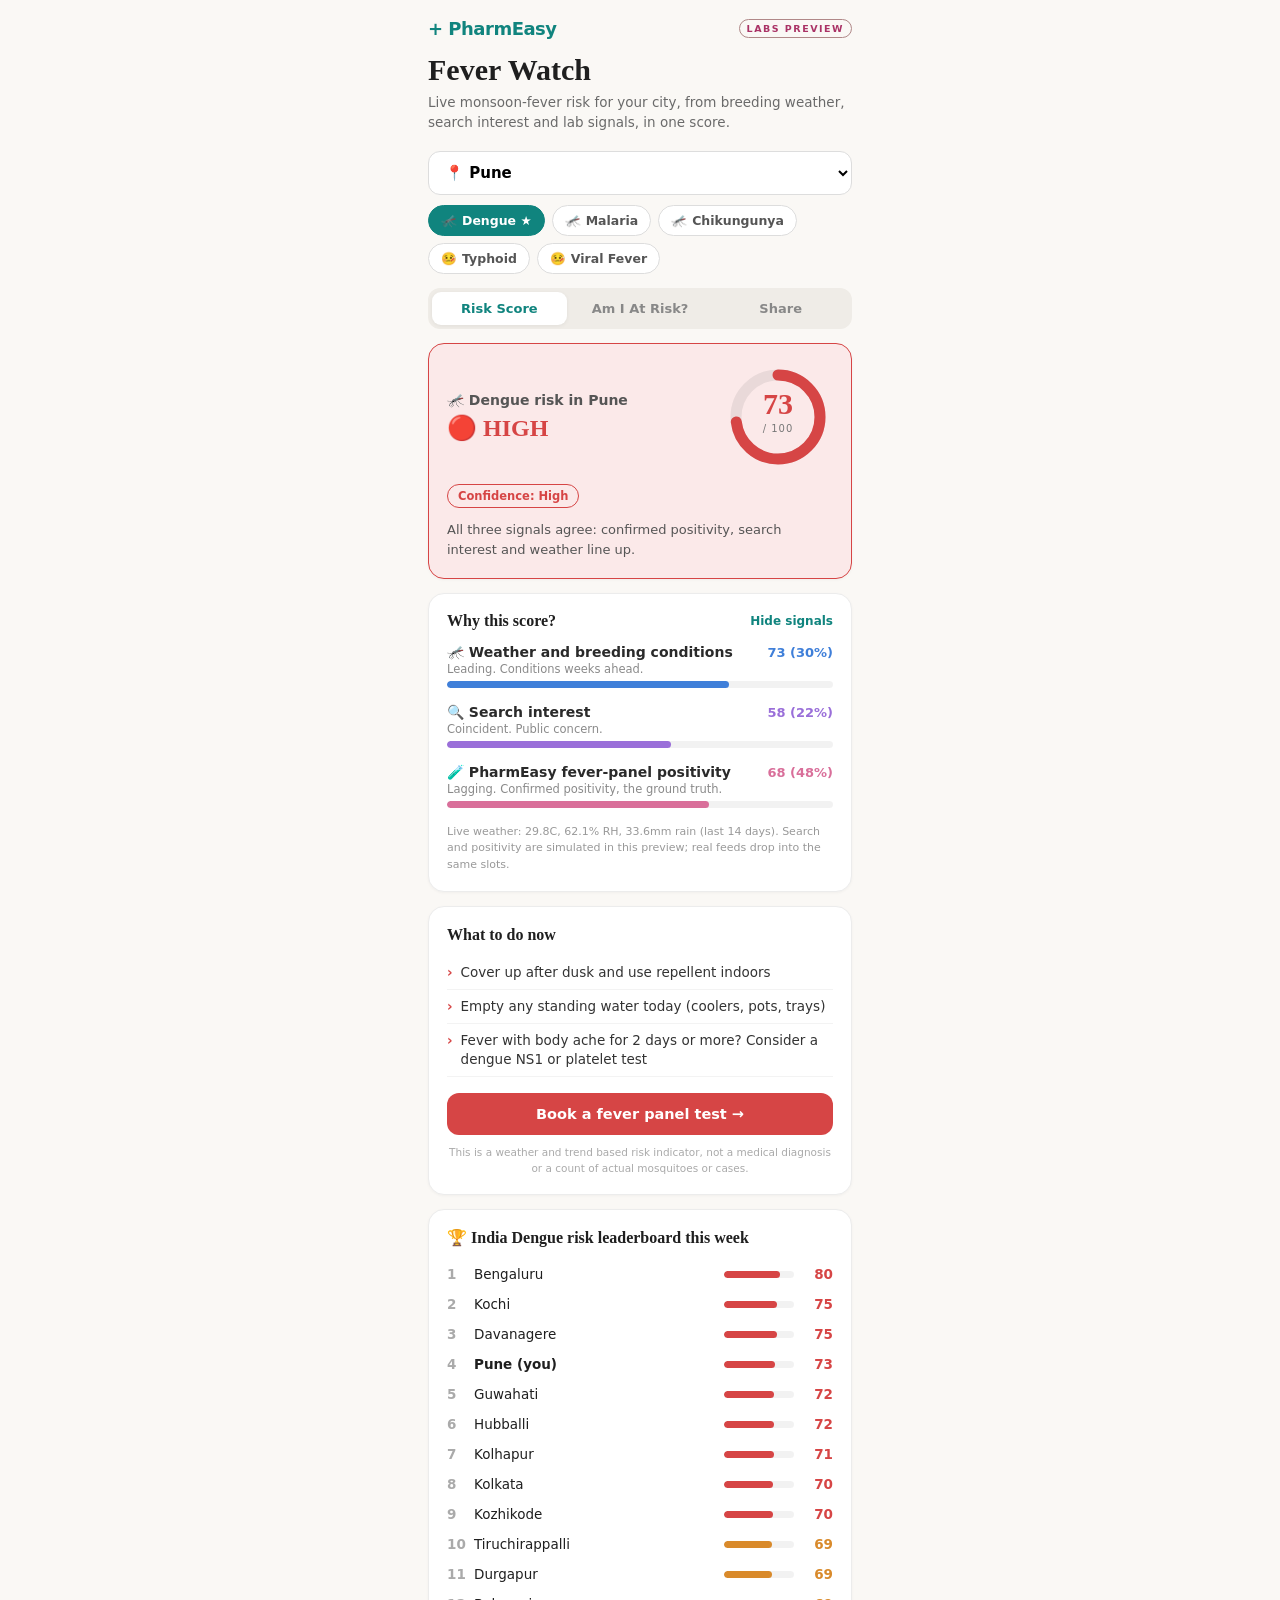
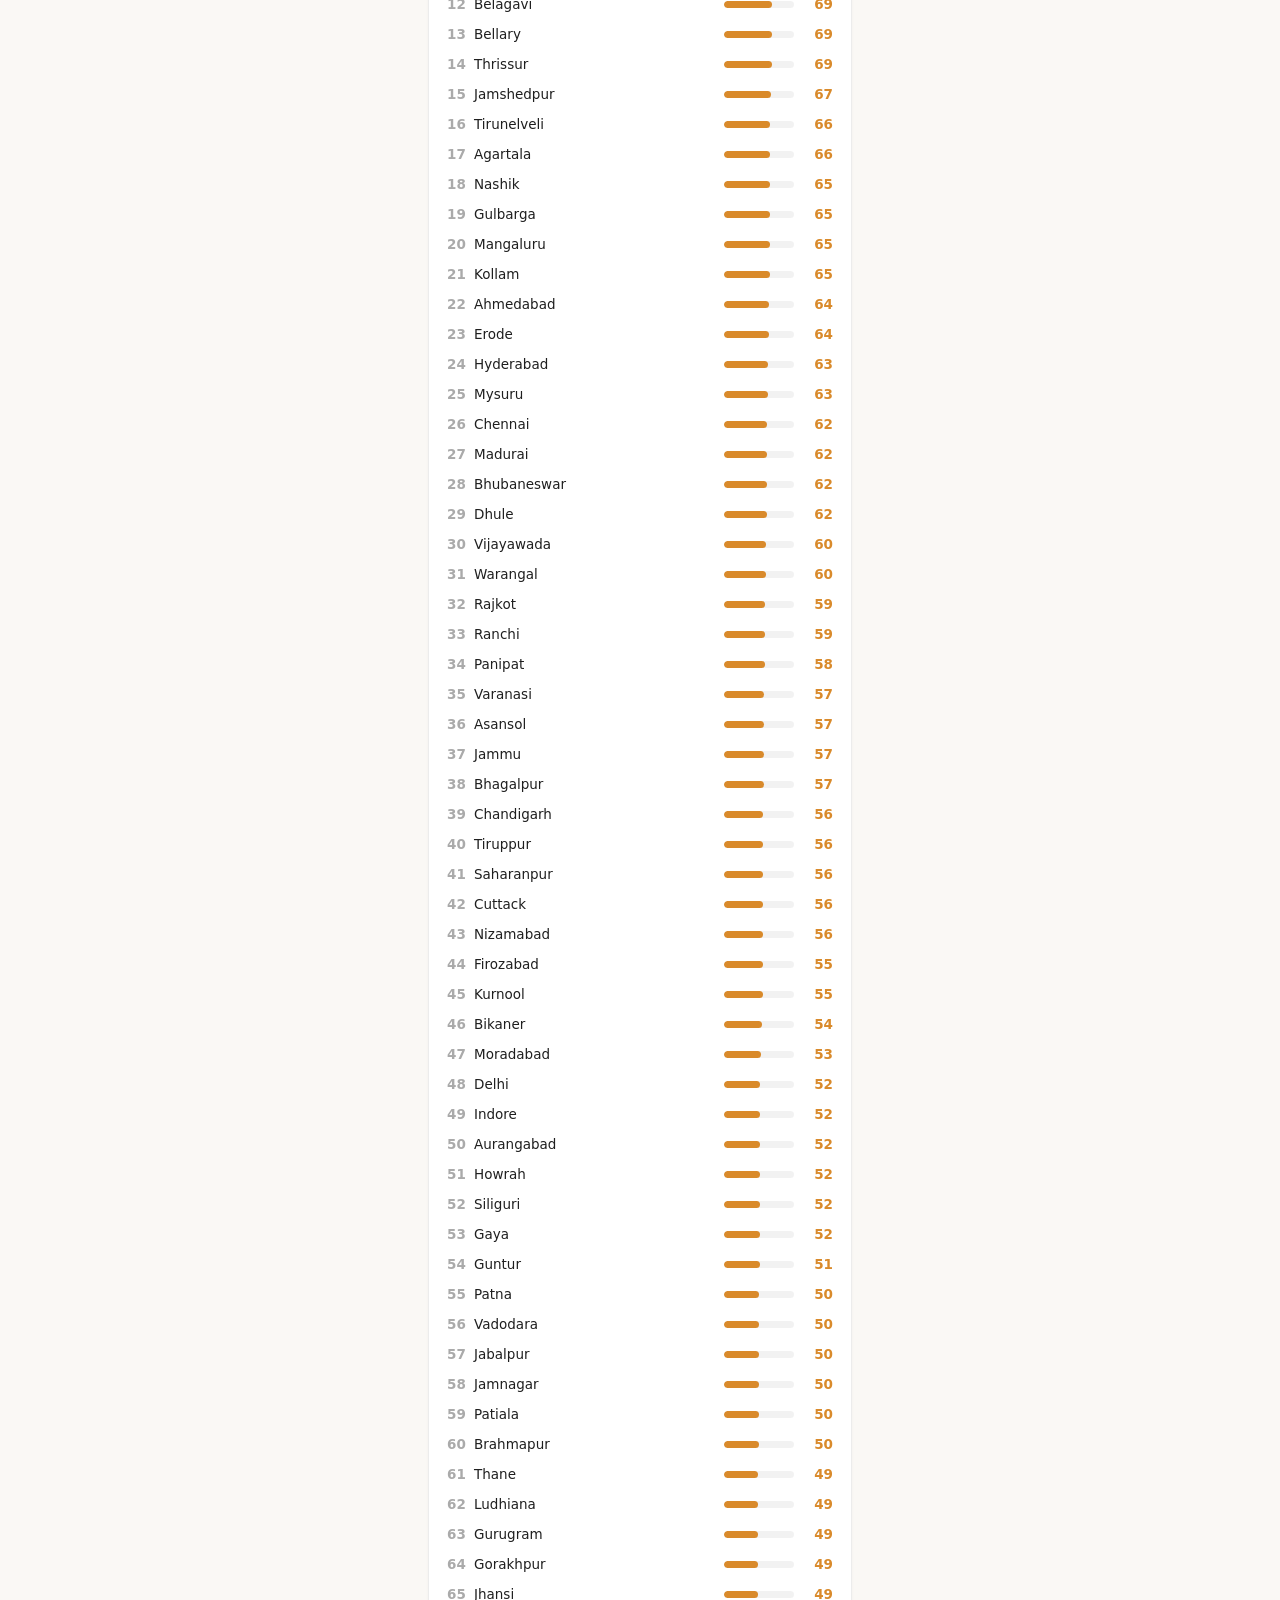
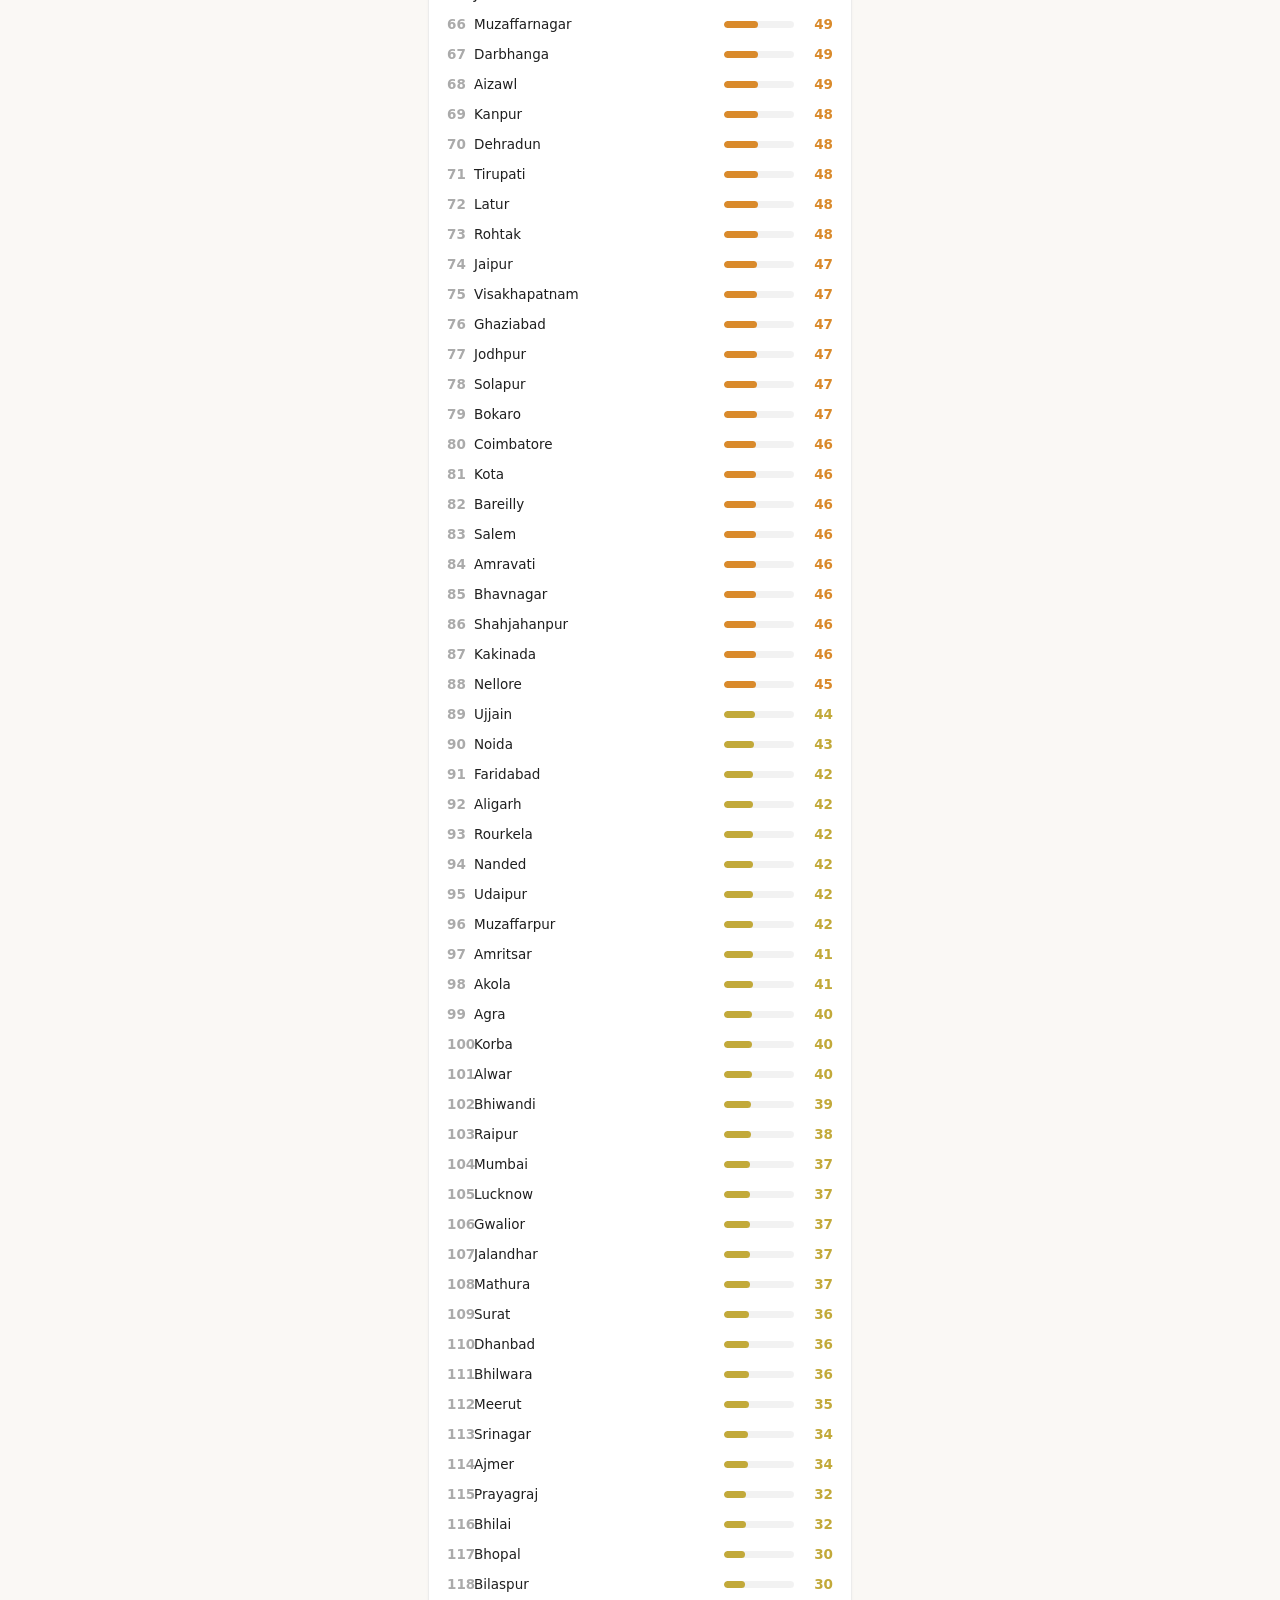
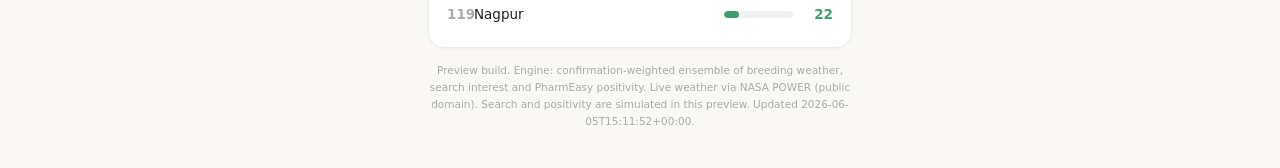
==== index.html @ 9a68ba4a "Initial commit: Fever Watch data layer, providers, prototypes, geo/share modules - Confirmation-weig" ====
<!DOCTYPE html>
<html lang="en-IN">
<head>
<meta charset="utf-8" />
<meta name="viewport" content="width=device-width, initial-scale=1" />
<title>Fever Watch | Monsoon Fever Risk in Your City | PharmEasy</title>
<meta name="description" content="A daily risk read for India's top monsoon fevers (dengue, malaria, chikungunya, typhoid and viral fever) in your city, from breeding weather, search interest and lab positivity. A risk indicator, not a diagnosis." />
<meta name="theme-color" content="#10847E" />
<meta property="og:title" content="Fever Watch by PharmEasy" />
<meta property="og:description" content="Daily monsoon-fever risk for your city. A risk indicator, not a diagnosis or a case count." />
<meta property="og:type" content="website" />
<style>
  * { box-sizing: border-box; }
  html, body { margin: 0; }
  body { font-family: 'Segoe UI', system-ui, -apple-system, Roboto, sans-serif; color: #1f1f1f; background: #faf8f5; }
  button { cursor: pointer; font-family: inherit; }
  select { font-family: inherit; }
  .page { max-width: 460px; margin: 0 auto; padding: 18px; min-height: 100vh; }
  .header { margin-bottom: 18px; }
  .brandRow { display: flex; justify-content: space-between; align-items: center; margin-bottom: 14px; }
  .logo { font-weight: 800; color: #10847e; font-size: 18px; letter-spacing: -0.5px; }
  .beta { font-size: 9.5px; font-weight: 700; color: #a36; letter-spacing: 1.5px; border: 1px solid #b08888; padding: 3px 7px; border-radius: 20px; }
  .h1 { font-family: Georgia, serif; font-size: 30px; margin: 0 0 6px; font-weight: 800; line-height: 1.1; }
  .sub { font-size: 13.5px; color: #6a6a6a; margin: 0; line-height: 1.5; }
  .controls { margin-bottom: 14px; }
  .select { width: 100%; padding: 11px 12px; border-radius: 12px; border: 1px solid #ddd; font-size: 15px; font-weight: 600; background: #fff; margin-bottom: 10px; }
  .illRow { display: flex; flex-wrap: wrap; gap: 7px; }
  .pill { border: 1px solid #ddd; background: #fff; border-radius: 20px; padding: 7px 12px; font-size: 12.5px; font-weight: 600; color: #555; display: inline-flex; align-items: center; gap: 5px; }
  .pill.active { background: #10847e; color: #fff; border-color: #10847e; }
  .tabs { display: flex; gap: 6px; margin-bottom: 14px; background: #efece7; padding: 4px; border-radius: 12px; }
  .tab { flex: 1; padding: 9px 0; border: none; background: transparent; border-radius: 9px; font-size: 13px; font-weight: 600; color: #888; }
  .tab.active { background: #fff; color: #10847e; box-shadow: 0 1px 4px #0000000f; }
  .card { background: #fff; border: 1px solid #ececec; border-radius: 16px; padding: 18px; margin-bottom: 14px; box-shadow: 0 1px 3px #0000000a; }
  .scoreTop { display: flex; justify-content: space-between; align-items: center; gap: 12px; }
  .illTitle { font-size: 14px; color: #555; margin-bottom: 6px; font-weight: 600; }
  .bandLabel { font-size: 24px; font-weight: 800; font-family: Georgia, serif; }
  .confRow { margin-top: 12px; }
  .confTag { font-size: 11.5px; font-weight: 700; border: 1.5px solid; border-radius: 20px; padding: 4px 10px; display: inline-block; }
  .note { font-size: 13px; color: #555; line-height: 1.55; margin: 12px 0 0; }
  .cardTitle { font-size: 16px; font-weight: 800; font-family: Georgia, serif; }
  .breakHead { display: flex; justify-content: space-between; align-items: center; cursor: pointer; }
  .toggle { font-size: 12px; color: #10847e; font-weight: 700; }
  .fine { font-size: 11px; color: #999; line-height: 1.5; margin-top: 10px; margin-bottom: 0; }
  .actionList { list-style: none; padding: 0; margin: 12px 0 16px; }
  .actionItem { font-size: 13.5px; color: #333; padding: 7px 0; border-bottom: 1px solid #f3f3f3; display: flex; gap: 8px; line-height: 1.4; }
  .cta { width: 100%; border: none; color: #fff; padding: 13px; border-radius: 12px; font-size: 14.5px; font-weight: 700; }
  .disclaimer { font-size: 10.5px; color: #aaa; margin-top: 10px; margin-bottom: 0; line-height: 1.5; text-align: center; }
  .lbRow { display: flex; align-items: center; gap: 9px; padding: 7px 0; font-size: 13.5px; }
  .lbRank { width: 18px; color: #aaa; font-weight: 700; }
  .lbBar { width: 70px; height: 7px; background: #0000000d; border-radius: 4px; overflow: hidden; }
  .lbFill { display: block; height: 100%; border-radius: 4px; }
  .sub2 { font-size: 13px; color: #777; margin: 6px 0 16px; line-height: 1.5; }
  .qBlock { margin-bottom: 16px; }
  .qText { font-size: 14px; font-weight: 600; margin-bottom: 8px; line-height: 1.4; }
  .qOpts { display: flex; gap: 8px; }
  .qOpt { flex: 1; padding: 10px; border: 1px solid #ddd; background: #fff; border-radius: 10px; font-size: 12.5px; font-weight: 600; color: #555; }
  .qOpt.risky { border-color: #d64545; background: #fbe9e9; color: #d64545; }
  .qOpt.safe { border-color: #3f9d6f; background: #e8f5ee; color: #3f9d6f; }
  .resultBox { border: 2px solid; border-radius: 14px; padding: 18px; margin-top: 8px; text-align: center; }
  .resultNum { font-family: Georgia, serif; font-size: 52px; font-weight: 800; line-height: 1; }
  .resultOf { font-size: 20px; color: #aaa; }
  .resultLabel { font-size: 15px; font-weight: 700; margin-top: 4px; }
  .resultNote { font-size: 12.5px; color: #777; margin: 8px 0 14px; line-height: 1.5; }
  .shareCard { border-radius: 18px; padding: 30px 20px; text-align: center; color: #fff; margin-top: 8px; }
  .scTop { font-size: 12px; font-weight: 700; opacity: 0.9; letter-spacing: 0.3px; }
  .scEmoji { font-size: 44px; margin: 14px 0 4px; }
  .scScore { font-size: 64px; font-weight: 800; font-family: Georgia, serif; line-height: 1; }
  .scOf { font-size: 24px; opacity: 0.8; }
  .scBand { font-size: 18px; font-weight: 800; letter-spacing: 2px; margin-top: 4px; }
  .scCity { font-size: 14px; opacity: 0.95; margin-top: 10px; }
  .scFoot { font-size: 13px; font-weight: 600; margin-top: 16px; opacity: 0.95; }
  .shareBtns { display: flex; gap: 8px; margin-top: 14px; }
  .shareBtn { flex: 1; border: none; color: #fff; padding: 12px; border-radius: 10px; font-size: 13px; font-weight: 700; }
  .signal { margin-bottom: 16px; }
  .sigHead { display: flex; justify-content: space-between; align-items: baseline; }
  .sigLabel { font-size: 14px; font-weight: 600; color: #2a2a2a; }
  .sigVal { font-size: 13px; font-weight: 700; }
  .sigTag { font-size: 11.5px; color: #8a8a8a; margin: 2px 0 5px; }
  .sigTrack { height: 7px; background: #0000000d; border-radius: 4px; overflow: hidden; }
  .sigFill { height: 100%; border-radius: 4px; transition: width .7s; }
  .footer { font-size: 10.5px; color: #aaa; text-align: center; line-height: 1.6; margin-top: 8px; padding-bottom: 20px; }
  .loading { text-align: center; color: #888; padding: 40px 0; }
  @media (max-width: 520px) { .page { padding: 14px; } }
</style>
</head>
<body>
<div id="app"><div class="page"><div class="loading">Loading Fever Watch...</div></div></div>
<noscript><div class="page"><p>Fever Watch needs JavaScript to render the live risk view.</p></div></noscript>
<script>
(function () {
  "use strict";

  // ---- static content (per-disease actions + the vulnerability quiz) --------
  var ACTIONS = {
    dengue: {
      high: ["Cover up after dusk and use repellent indoors", "Empty any standing water today (coolers, pots, trays)", "Fever with body ache for 2 days or more? Consider a dengue NS1 or platelet test"],
      low: ["Keep windows screened in the evening", "Check for standing water weekly", "Keep a repellent handy during monsoon"]
    },
    malaria: {
      high: ["Use a bed net and repellent, especially around dawn and dusk", "Clear stagnant water near the home", "Fever with chills and sweating? Ask about a malaria test"],
      low: ["Screen windows and use repellent in the evening", "Drain standing water weekly"]
    },
    chikungunya: {
      high: ["Use repellent through the day, Aedes bites in daylight", "Remove standing water around the home today", "Fever with severe joint pain? Consider a chikungunya test"],
      low: ["Keep evenings screened and covered", "Check pots, trays and drains weekly"]
    },
    typhoid: {
      high: ["Drink only boiled or sealed water", "Avoid cut fruit and street food during heavy rain", "Fever for 3 days or more with stomach upset? Consider a typhoid test", "Ask your doctor about typhoid vaccination"],
      low: ["Wash hands before eating", "Prefer freshly cooked, hot food"]
    },
    viral_fever: {
      high: ["Rest and take fluids, isolate if feverish", "Persistent fever for 3 days or more? Book a fever panel", "Do not self-medicate with antibiotics"],
      low: ["Wash hands and ventilate rooms", "Watch for fever in children and the elderly"]
    }
  };

  var QUIZ = [
    { q: "Is there any standing water around your home (coolers, pots, trays, drains)?", risky: "Yes or not sure", safe: "No, I check regularly" },
    { q: "Do you use mosquito protection in the evenings (nets, repellent, screens)?", risky: "Rarely or never", safe: "Most evenings" },
    { q: "Anyone at home elderly, pregnant, or with a chronic condition?", risky: "Yes", safe: "No" },
    { q: "Has anyone in your home or building had fever recently?", risky: "Yes", safe: "No" },
    { q: "Do you or family go out around dawn or dusk without cover?", risky: "Often", safe: "Rarely" }
  ];

  var BANDS_FALLBACK = [
    { label: "HIGH", min: 70, color: "#d64545", soft: "#fbe9e9", emoji: "🔴" },
    { label: "MODERATE", min: 45, color: "#d98a2b", soft: "#fbf1e3", emoji: "🟠" },
    { label: "LOW-MODERATE", min: 25, color: "#c2a93a", soft: "#f9f6e7", emoji: "🟡" },
    { label: "LOW", min: 0, color: "#3f9d6f", soft: "#e8f5ee", emoji: "🟢" }
  ];

  var app = document.getElementById("app");
  var DATA = null;
  var BANDS = BANDS_FALLBACK;
  var state = { cityId: null, diseaseId: null, tab: "score", quiz: {}, showBreakdown: true };

  init();

  function init() {
    fetch("./data/grid.json", { cache: "no-store" })
      .then(function (r) { if (!r.ok) throw new Error("HTTP " + r.status); return r.json(); })
      .then(function (json) {
        DATA = json;
        if (DATA.bands && DATA.bands.length) BANDS = DATA.bands;
        state.cityId = pickDefaultCity();
        state.diseaseId = pickDefaultDisease();
        app.addEventListener("click", onClick);
        app.addEventListener("change", onChange);
        render();
      })
      .catch(function (err) {
        app.innerHTML = '<div class="page"><div class="card"><p>Could not load risk data (' + esc(err.message) + ').</p><p class="fine">Run <code>python src/build_weather.py</code> then <code>python src/build_daily.py</code> to generate data/grid.json.</p></div></div>';
      });
  }

  function pickDefaultCity() {
    var has = DATA.cities.some(function (c) { return c.id === "pune"; });
    return has ? "pune" : DATA.cities[0].id;
  }
  function pickDefaultDisease() {
    var flag = DATA.diseases.filter(function (d) { return d.flagship; })[0];
    return flag ? flag.id : DATA.diseases[0].id;
  }

  // ---- lookups --------------------------------------------------------------
  function cityById(id) { return DATA.cities.filter(function (c) { return c.id === id; })[0]; }
  function diseaseById(id) { return DATA.diseases.filter(function (d) { return d.id === id; })[0]; }
  function cell(cityId, diseaseId) {
    return DATA.grid.filter(function (r) { return r.city === cityId && r.disease === diseaseId; })[0];
  }
  function bandFor(score) {
    for (var i = 0; i < BANDS.length; i++) { if (score >= BANDS[i].min) return BANDS[i]; }
    return BANDS[BANDS.length - 1];
  }

  // ---- render ---------------------------------------------------------------
  function render() {
    var c = cityById(state.cityId), d = diseaseById(state.diseaseId), cl = cell(state.cityId, state.diseaseId);
    var body =
      state.tab === "score" ? scoreView(c, d, cl) :
      state.tab === "quiz" ? quizView(c, d, cl) :
      shareView(c, d, cl);
    app.innerHTML =
      '<div class="page">' + header() + controls() + tabs() + body + footer() + '</div>';
  }

  function header() {
    return '<header class="header">' +
      '<div class="brandRow"><span class="logo">+ PharmEasy</span><span class="beta">LABS PREVIEW</span></div>' +
      '<h1 class="h1">Fever Watch</h1>' +
      '<p class="sub">Live monsoon-fever risk for your city, from breeding weather, search interest and lab signals, in one score.</p>' +
      '</header>';
  }

  function controls() {
    var opts = DATA.cities.map(function (ci) {
      return '<option value="' + ci.id + '"' + (ci.id === state.cityId ? " selected" : "") + '>📍 ' + esc(ci.name) + '</option>';
    }).join("");
    var pills = DATA.diseases.map(function (di) {
      return '<button class="pill' + (di.id === state.diseaseId ? " active" : "") + '" data-act="disease" data-id="' + di.id + '">' +
        '<span>' + di.emoji + '</span> ' + esc(di.label) + (di.flagship ? " ★" : "") + '</button>';
    }).join("");
    return '<div class="controls"><select class="select" data-act="city">' + opts + '</select>' +
      '<div class="illRow">' + pills + '</div></div>';
  }

  function tabs() {
    var T = [["score", "Risk Score"], ["quiz", "Am I At Risk?"], ["share", "Share"]];
    return '<div class="tabs">' + T.map(function (t) {
      return '<button class="tab' + (state.tab === t[0] ? " active" : "") + '" data-act="tab" data-tab="' + t[0] + '">' + t[1] + '</button>';
    }).join("") + '</div>';
  }

  function scoreView(c, d, cl) {
    if (!cl) return '<div class="card"><p>No data for this selection yet.</p></div>';
    var high = cl.band === "HIGH";
    var main = '<div class="card" style="background:' + cl.soft + ';border-color:' + cl.color + '">' +
      '<div class="scoreTop"><div>' +
      '<div class="illTitle">' + d.emoji + " " + esc(d.label) + " risk in " + esc(c.name) + '</div>' +
      '<div class="bandLabel" style="color:' + cl.color + '">' + cl.emoji + " " + cl.band + '</div>' +
      '</div>' + dial(cl.score, cl.color) + '</div>' +
      '<div class="confRow"><span class="confTag" style="border-color:' + cl.color + ';color:' + cl.color + '">Confidence: ' + esc(cl.confidence) + '</span></div>' +
      '<p class="note">' + esc(cl.note) + '</p></div>';
    return main + breakdown(c, cl) + actionsCard(c, d, cl, high) + leaderboard(d);
  }

  function breakdown(c, cl) {
    var s = cl.signals, w = cl.weights;
    var inner = "";
    if (state.showBreakdown) {
      var wsum = c.weather || {};
      inner = '<div style="margin-top:14px">' +
        signalRow("🦟 Weather and breeding conditions", "Leading. Conditions weeks ahead.", s.weather, w.weather, "#3f7fd9") +
        signalRow("🔍 Search interest", s.news_spike ? "Coincident. Possible news spike, down-weighted." : "Coincident. Public concern.", s.trends, w.trends, "#9a6fd9") +
        signalRow("🧪 PharmEasy fever-panel positivity", s.positivity == null ? "No confirmed-case data here yet." : "Lagging. Confirmed positivity, the ground truth.", s.positivity, w.positivity, "#d96f9a") +
        '<p class="fine">Live weather: ' + fmt(wsum.temp_mean_c) + "C, " + fmt(wsum.humidity_pct) + "% RH, " + fmt(wsum.rain_14d_mm) + "mm rain (last 14 days). Search and positivity are simulated in this preview; real feeds drop into the same slots.</p>" +
        '</div>';
    }
    return '<div class="card"><div class="breakHead" data-act="toggleBreak">' +
      '<span class="cardTitle">Why this score?</span>' +
      '<span class="toggle">' + (state.showBreakdown ? "Hide" : "Show") + " signals</span></div>" + inner + "</div>";
  }

  function signalRow(label, tag, value, weight, color) {
    var absent = value == null;
    var valTxt = (absent ? "-" : value) + (weight > 0 ? " (" + weight + "%)" : "");
    return '<div class="signal" style="opacity:' + (absent ? 0.5 : 1) + '">' +
      '<div class="sigHead"><span class="sigLabel">' + label + '</span>' +
      '<span class="sigVal" style="color:' + color + '">' + valTxt + '</span></div>' +
      '<div class="sigTag">' + tag + '</div>' +
      '<div class="sigTrack"><div class="sigFill" style="width:' + (absent ? 0 : value) + '%;background:' + color + '"></div></div></div>';
  }

  function actionsCard(c, d, cl, high) {
    var pack = ACTIONS[d.id] || { high: [], low: [] };
    var acts = high ? pack.high : pack.low;
    var items = acts.map(function (a) {
      return '<li class="actionItem"><span style="color:' + cl.color + ';font-weight:700">›</span> ' + esc(a) + '</li>';
    }).join("");
    return '<div class="card"><span class="cardTitle">What to do ' + (high ? "now" : "this week") + '</span>' +
      '<ul class="actionList">' + items + '</ul>' +
      '<button class="cta" data-act="cta" style="background:' + cl.color + '">' + (high ? "Book a fever panel test →" : "Shop prevention essentials →") + '</button>' +
      '<p class="disclaimer">This is a weather and trend based risk indicator, not a medical diagnosis or a count of actual mosquitoes or cases.</p></div>';
  }

  function leaderboard(d) {
    var rows = DATA.cities.map(function (ci) {
      var cl = cell(ci.id, d.id);
      return { id: ci.id, name: ci.name, score: cl ? cl.score : 0 };
    }).sort(function (a, b) { return b.score - a.score; });
    var html = rows.map(function (r, i) {
      var b = bandFor(r.score);
      return '<div class="lbRow" style="font-weight:' + (r.id === state.cityId ? 700 : 400) + '">' +
        '<span class="lbRank">' + (i + 1) + '</span>' +
        '<span style="flex:1">' + esc(r.name) + (r.id === state.cityId ? " (you)" : "") + '</span>' +
        '<span class="lbBar"><span class="lbFill" style="width:' + r.score + '%;background:' + b.color + '"></span></span>' +
        '<span style="width:30px;text-align:right;color:' + b.color + ';font-weight:700">' + r.score + '</span></div>';
    }).join("");
    return '<div class="card"><span class="cardTitle">🏆 India ' + esc(d.label) + ' risk leaderboard this week</span>' +
      '<div style="margin-top:12px">' + html + '</div></div>';
  }

  function quizView(c, d, cl) {
    var done = Object.keys(state.quiz).length === QUIZ.length;
    var qs = QUIZ.map(function (item, idx) {
      var sel = state.quiz[idx];
      return '<div class="qBlock"><div class="qText">' + (idx + 1) + ". " + esc(item.q) + '</div>' +
        '<div class="qOpts">' +
        '<button class="qOpt' + (sel === "risky" ? " risky" : "") + '" data-act="quiz" data-idx="' + idx + '" data-val="risky">' + esc(item.risky) + '</button>' +
        '<button class="qOpt' + (sel === "safe" ? " safe" : "") + '" data-act="quiz" data-idx="' + idx + '" data-val="safe">' + esc(item.safe) + '</button>' +
        '</div></div>';
    }).join("");
    var result = done && cl ? quizResult(c, d, cl) : "";
    return '<div class="card"><span class="cardTitle">How protected is your home?</span>' +
      '<p class="sub2">5 quick questions for your personal risk, blended with ' + esc(c.name) + "'s live conditions.</p>" +
      qs + result + '</div>';
  }

  function quizResult(c, d, cl) {
    var p = personalScore();
    var combined = Math.round(0.55 * p + 0.45 * cl.score);
    var b = bandFor(combined);
    return '<div class="resultBox" style="border-color:' + b.color + '">' +
      '<div class="resultNum"><span style="color:' + b.color + '">' + combined + '</span><span class="resultOf">/100</span></div>' +
      '<div class="resultLabel">Your ' + esc(d.label) + ' vulnerability score: ' + b.label + '</div>' +
      '<p class="resultNote">Based on your home setup (' + p + '/100) blended with ' + esc(c.name) + "'s current " + esc(d.label) + ' risk (' + cl.score + '/100).</p>' +
      '<button class="cta" style="background:' + b.color + '" data-act="tab" data-tab="share">Share my score and warn my family →</button></div>';
  }

  function personalScore() {
    var risky = 0;
    for (var k in state.quiz) { if (state.quiz[k] === "risky") risky++; }
    return Math.round((risky / QUIZ.length) * 100);
  }

  function shareView(c, d, cl) {
    var done = Object.keys(state.quiz).length === QUIZ.length;
    var personal = done && cl;
    var score = personal ? Math.round(0.55 * personalScore() + 0.45 * cl.score) : (cl ? cl.score : 0);
    var b = bandFor(score);
    var card = '<div class="shareCard" style="background:linear-gradient(155deg,' + b.color + ' 0%,' + shade(b.color) + ' 100%)">' +
      '<div class="scTop">PharmEasy Fever Watch</div>' +
      '<div class="scEmoji">' + d.emoji + '</div>' +
      '<div class="scScore">' + score + '<span class="scOf">/100</span></div>' +
      '<div class="scBand">' + b.label + ' RISK</div>' +
      '<div class="scCity">' + (personal ? "My " + esc(d.label) + " vulnerability" : esc(d.label) + " risk") + " in " + esc(c.name) + '</div>' +
      '<div class="scFoot">' + (b.label === "HIGH" ? "Protect your family this evening 🛡️" : "Stay aware. Check yours →") + '</div></div>';
    return '<div class="card"><span class="cardTitle">Your shareable card</span>' +
      '<p class="sub2">This is the WhatsApp and Stories ready image users forward. Built to travel outside the app.</p>' +
      card +
      '<div class="shareBtns">' +
      '<button class="shareBtn" style="background:#25D366" data-act="share-wa">WhatsApp</button>' +
      '<button class="shareBtn" style="background:#000" data-act="share-ig">Instagram Story</button>' +
      '<button class="shareBtn" style="background:#3f7fd9" data-act="share-link">Copy link</button>' +
      '</div>' +
      '<p class="fine">In production these export the card as an image with a deep link back to your city view.</p></div>';
  }

  function footer() {
    var updated = DATA.generated_at ? " Updated " + esc(DATA.generated_at) + "." : "";
    return '<footer class="footer">Preview build. Engine: confirmation-weighted ensemble of breeding weather, search interest and PharmEasy positivity. Live weather via NASA POWER (public domain). Search and positivity are simulated in this preview.' + updated + '</footer>';
  }

  // ---- small helpers --------------------------------------------------------
  function dial(score, color) {
    var r = 42, circ = 2 * Math.PI * r, off = circ - (score / 100) * circ;
    return '<svg width="110" height="110" viewBox="0 0 110 110" style="flex-shrink:0" aria-label="Risk score ' + score + ' out of 100">' +
      '<circle cx="55" cy="55" r="' + r + '" fill="none" stroke="#00000012" stroke-width="11"></circle>' +
      '<circle cx="55" cy="55" r="' + r + '" fill="none" stroke="' + color + '" stroke-width="11" stroke-linecap="round" stroke-dasharray="' + circ + '" stroke-dashoffset="' + off + '" transform="rotate(-90 55 55)" style="transition:stroke-dashoffset .8s cubic-bezier(.4,0,.2,1)"></circle>' +
      '<text x="55" y="52" text-anchor="middle" font-size="30" font-weight="800" fill="' + color + '" font-family="Georgia, serif">' + score + '</text>' +
      '<text x="55" y="70" text-anchor="middle" font-size="10" fill="#777" letter-spacing="1">/ 100</text></svg>';
  }

  function shade(hex) {
    var n = parseInt(hex.slice(1), 16);
    var r = Math.max(0, (n >> 16) - 40), g = Math.max(0, ((n >> 8) & 255) - 30), b = Math.max(0, (n & 255) - 20);
    return "rgb(" + r + "," + g + "," + b + ")";
  }

  function fmt(x) { return (x == null) ? "-" : x; }

  function esc(s) {
    return String(s).replace(/[&<>"]/g, function (ch) {
      return { "&": "&amp;", "<": "&lt;", ">": "&gt;", '"': "&quot;" }[ch];
    });
  }

  // ---- events ---------------------------------------------------------------
  function onClick(e) {
    var el = e.target.closest ? e.target.closest("[data-act]") : null;
    if (!el) return;
    var act = el.getAttribute("data-act");
    if (act === "tab") { state.tab = el.getAttribute("data-tab"); render(); }
    else if (act === "disease") { state.diseaseId = el.getAttribute("data-id"); render(); }
    else if (act === "toggleBreak") { state.showBreakdown = !state.showBreakdown; render(); }
    else if (act === "quiz") { state.quiz[el.getAttribute("data-idx")] = el.getAttribute("data-val"); render(); }
    // share-wa / share-ig / share-link / cta are wired in the virality + funnel steps
  }

  function onChange(e) {
    var el = e.target;
    if (el && el.getAttribute && el.getAttribute("data-act") === "city") { state.cityId = el.value; render(); }
  }
})();
</script>
</body>
</html>
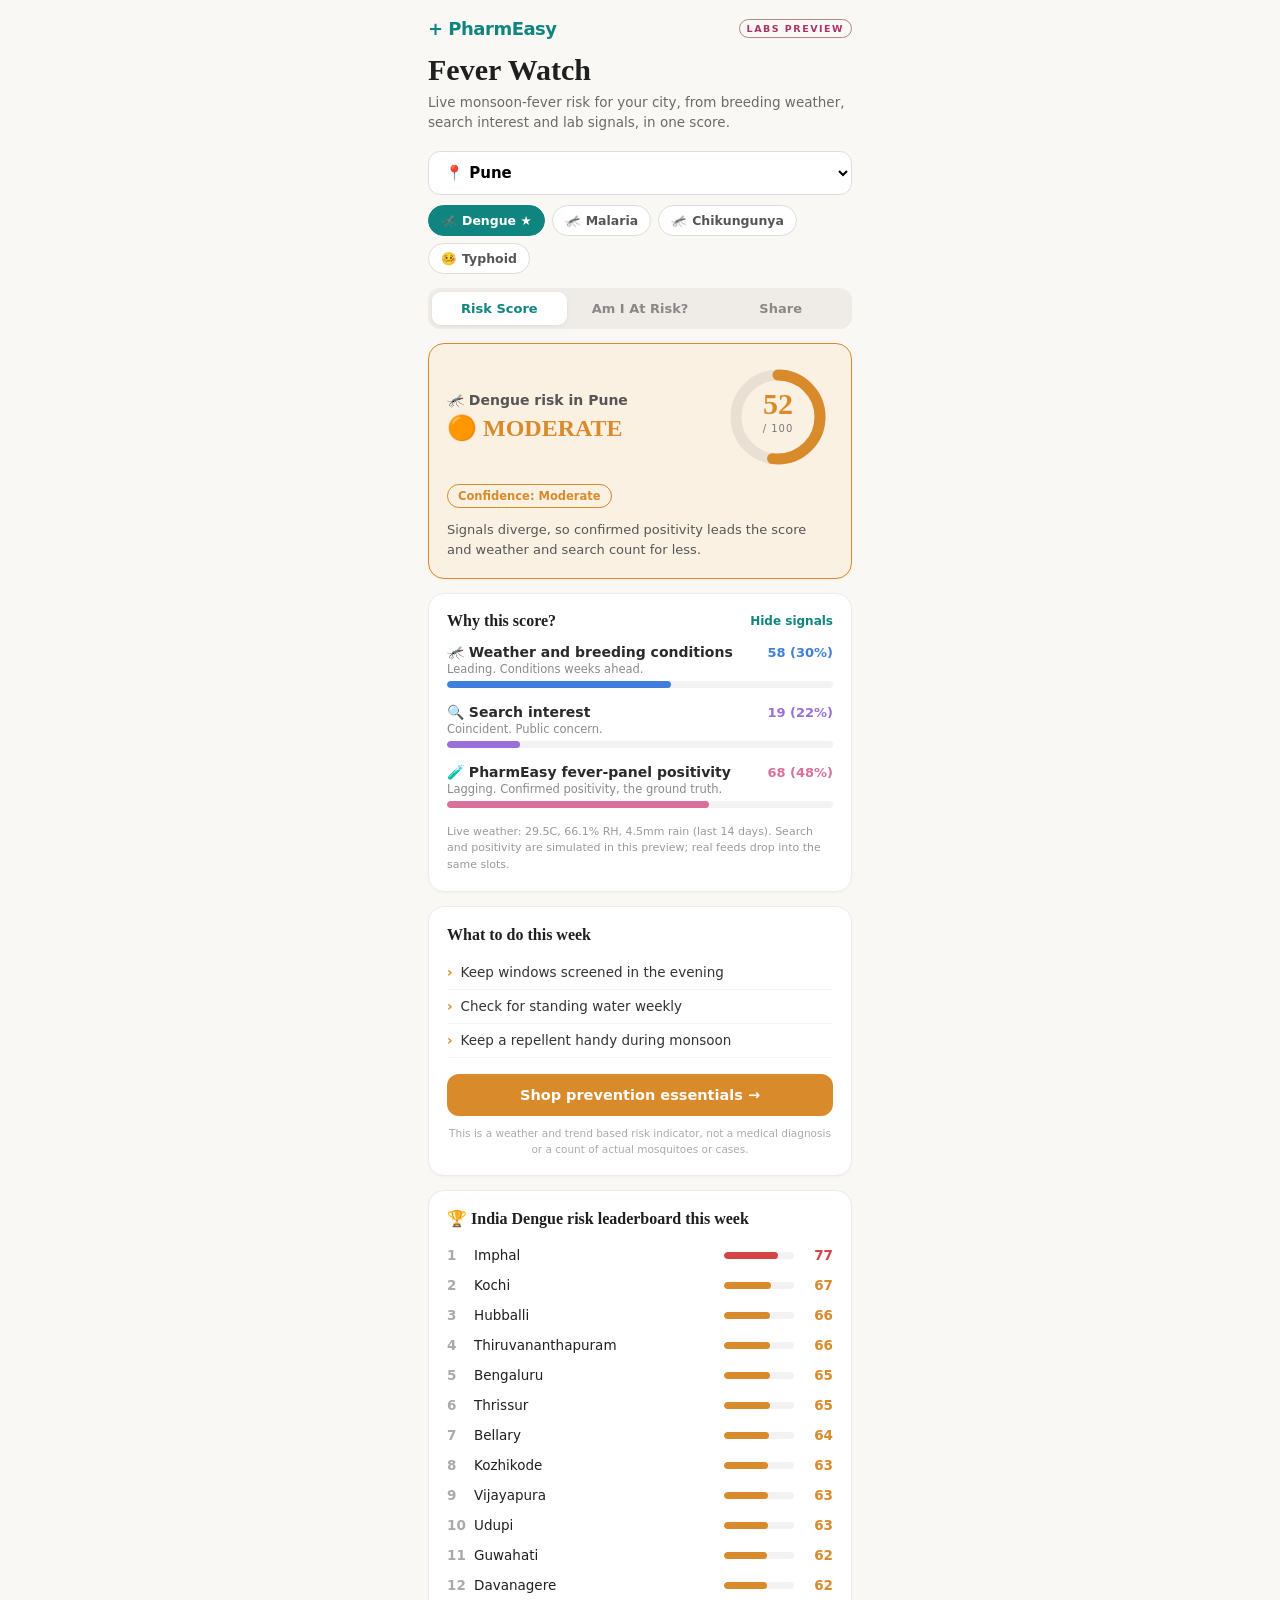
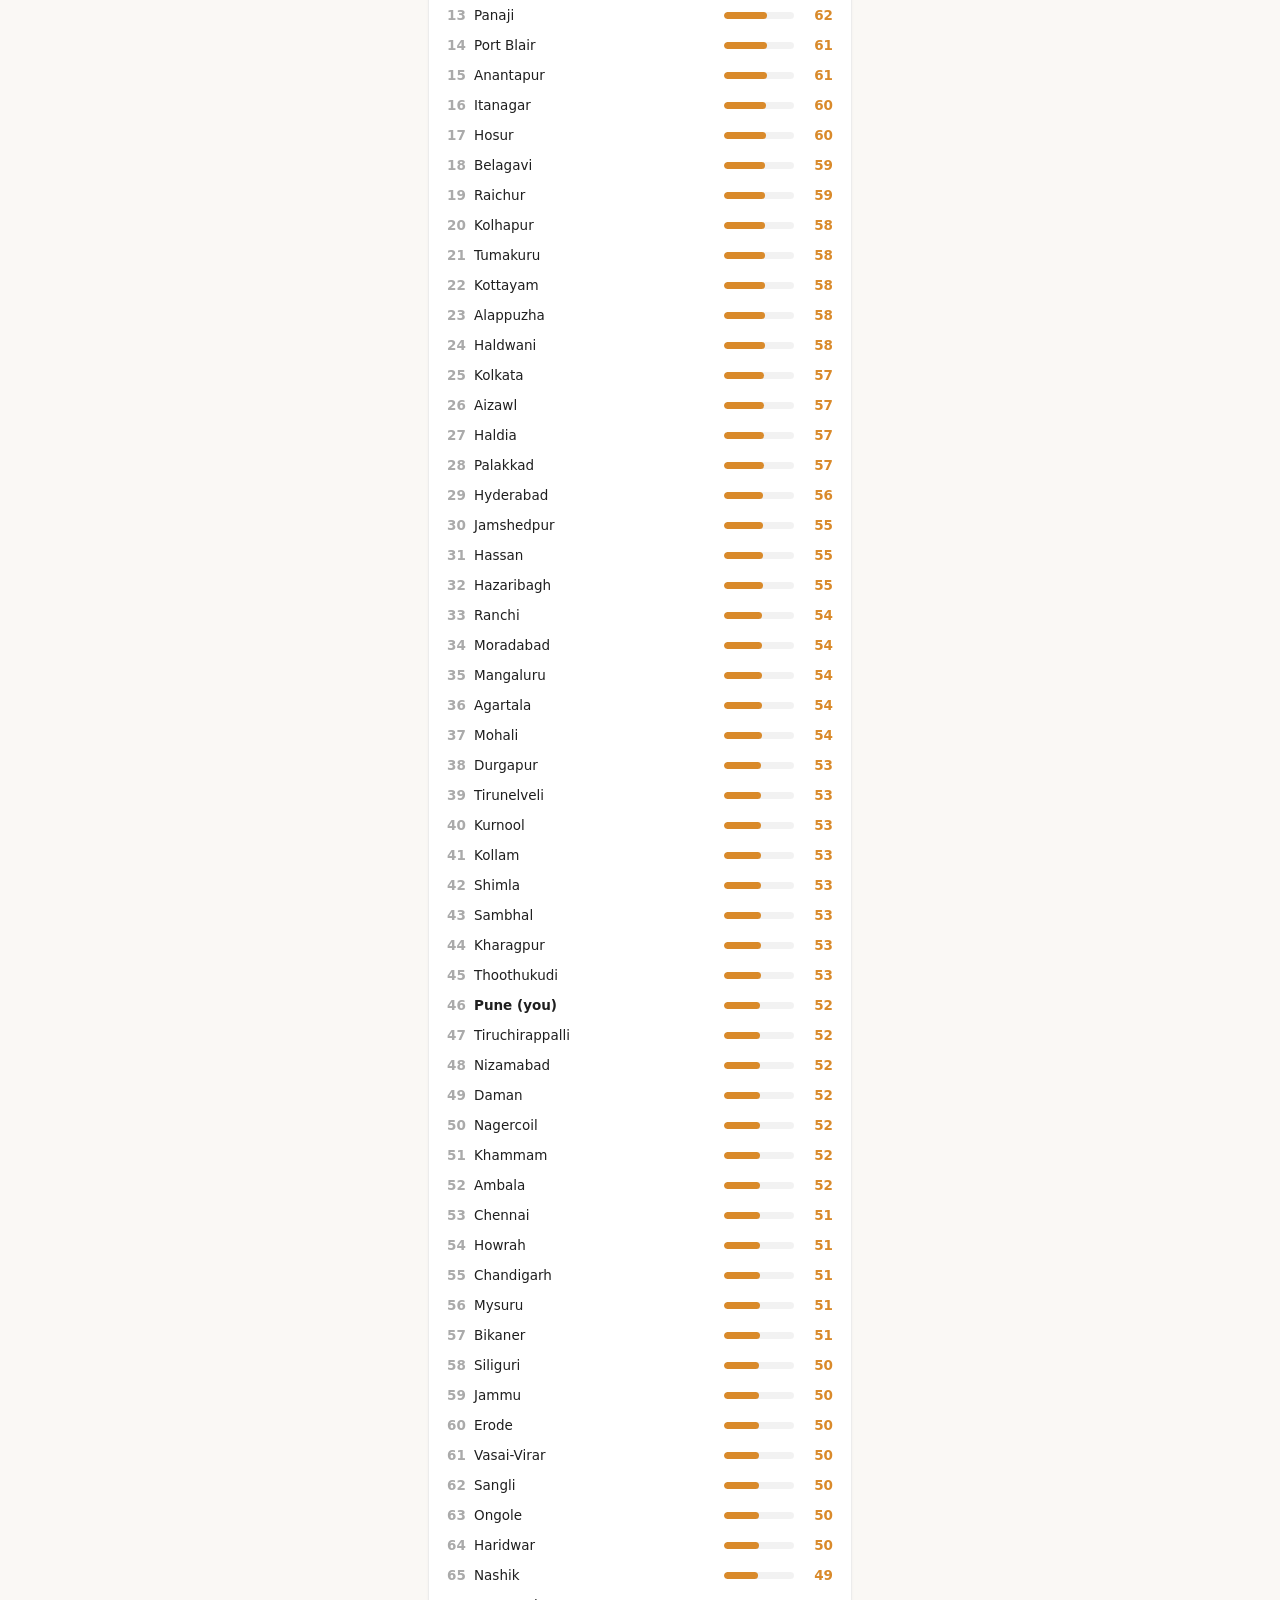
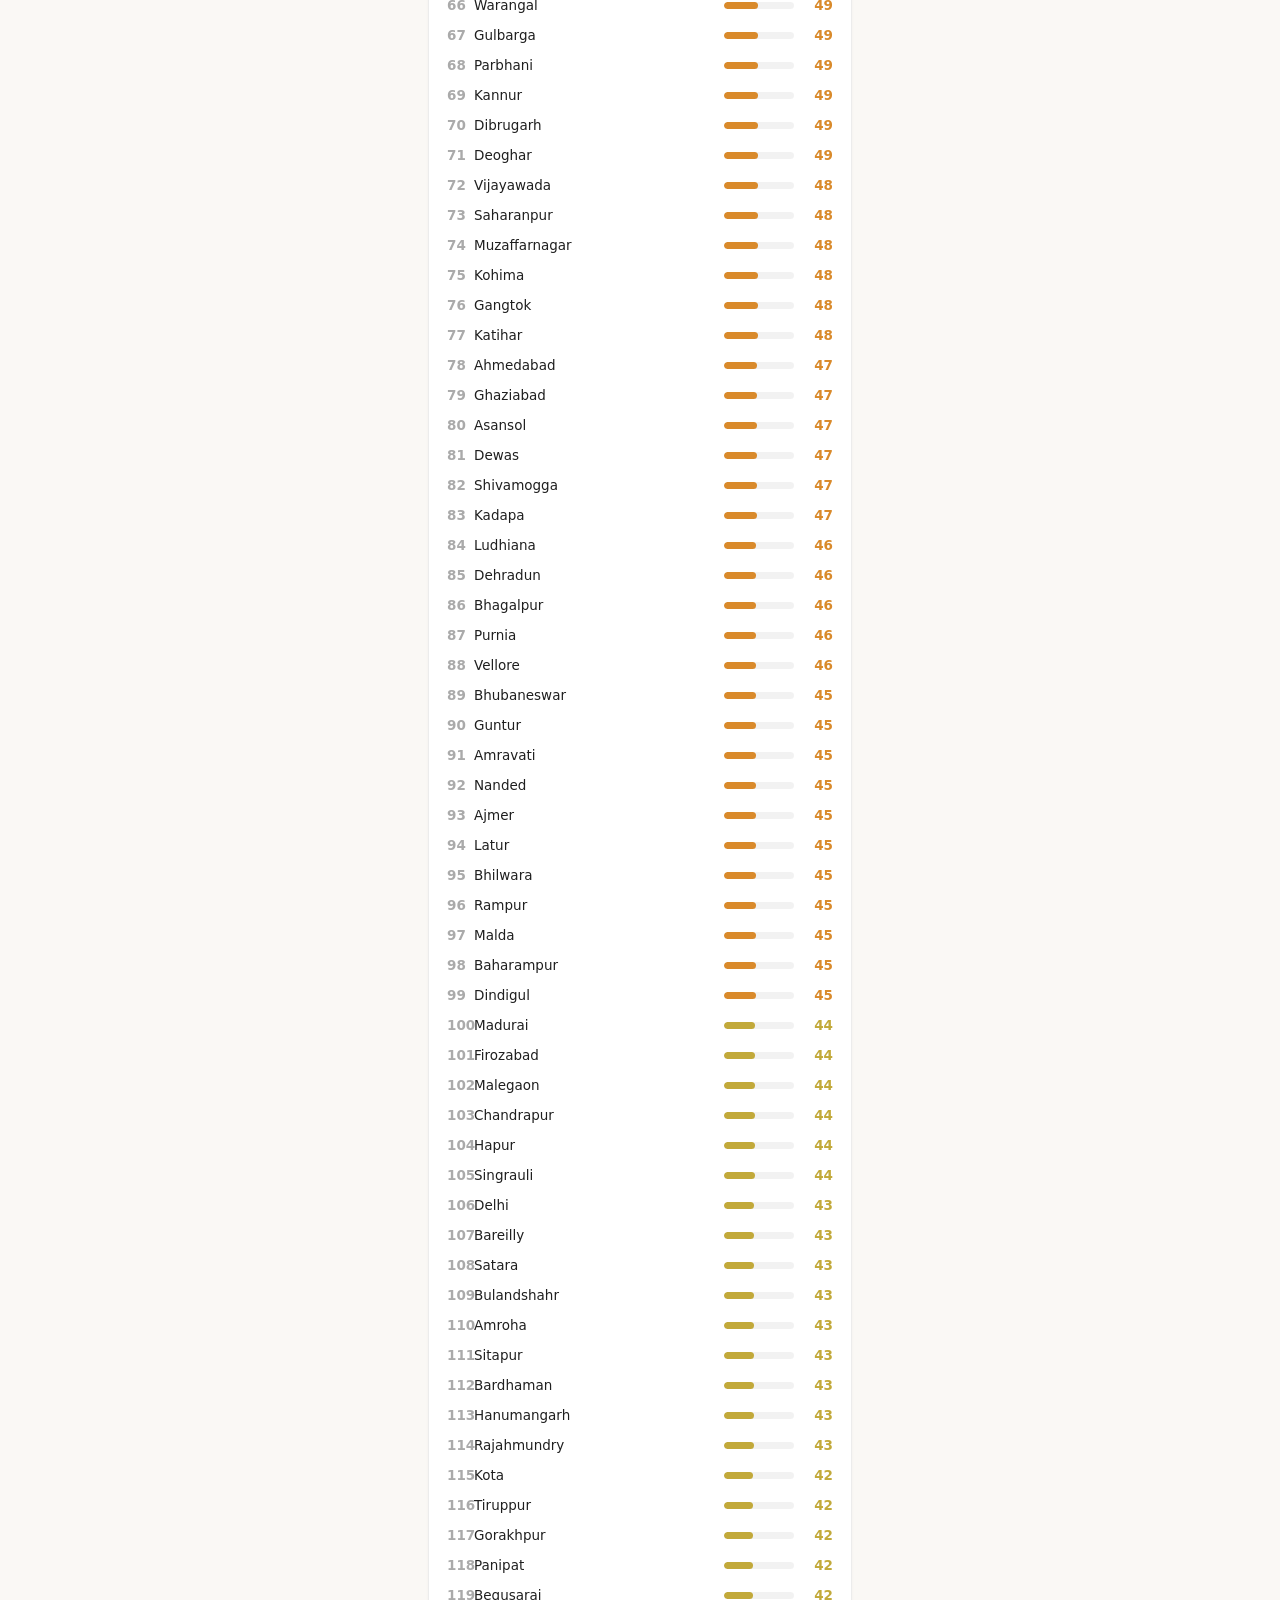
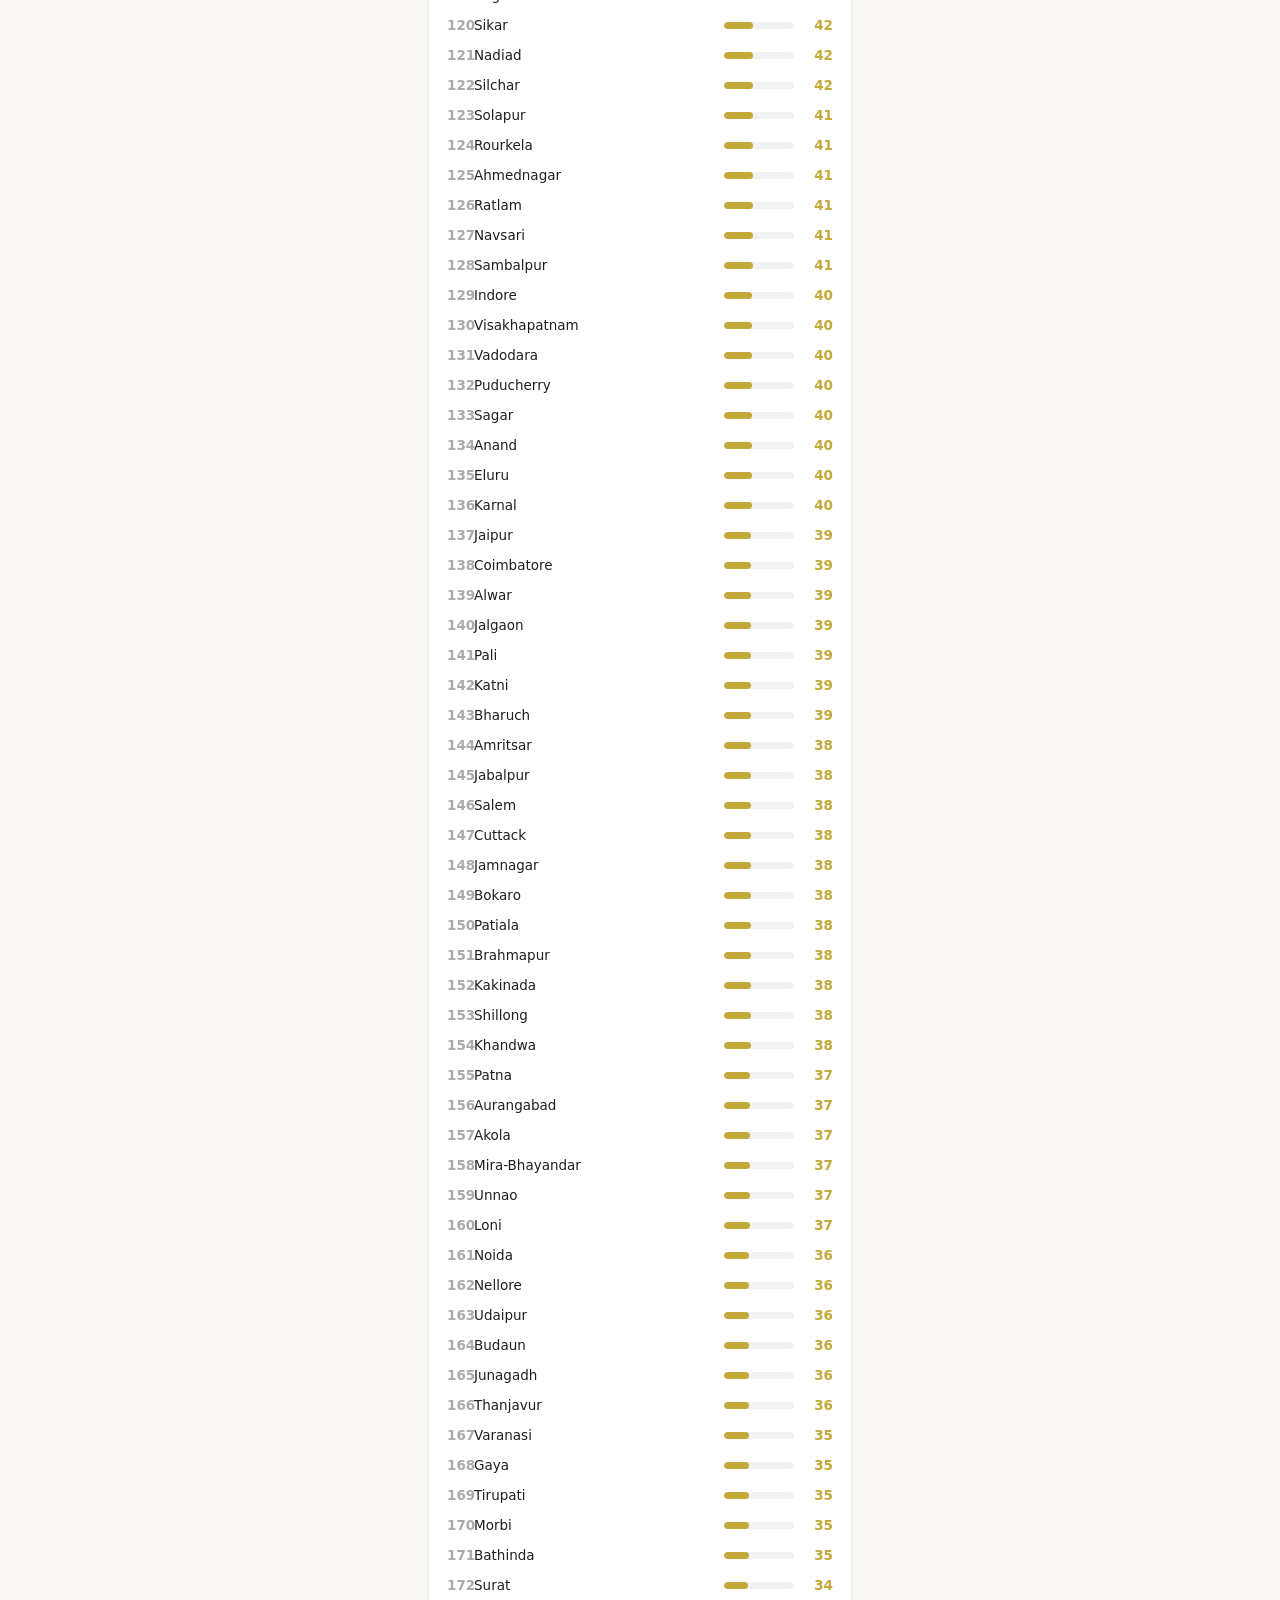
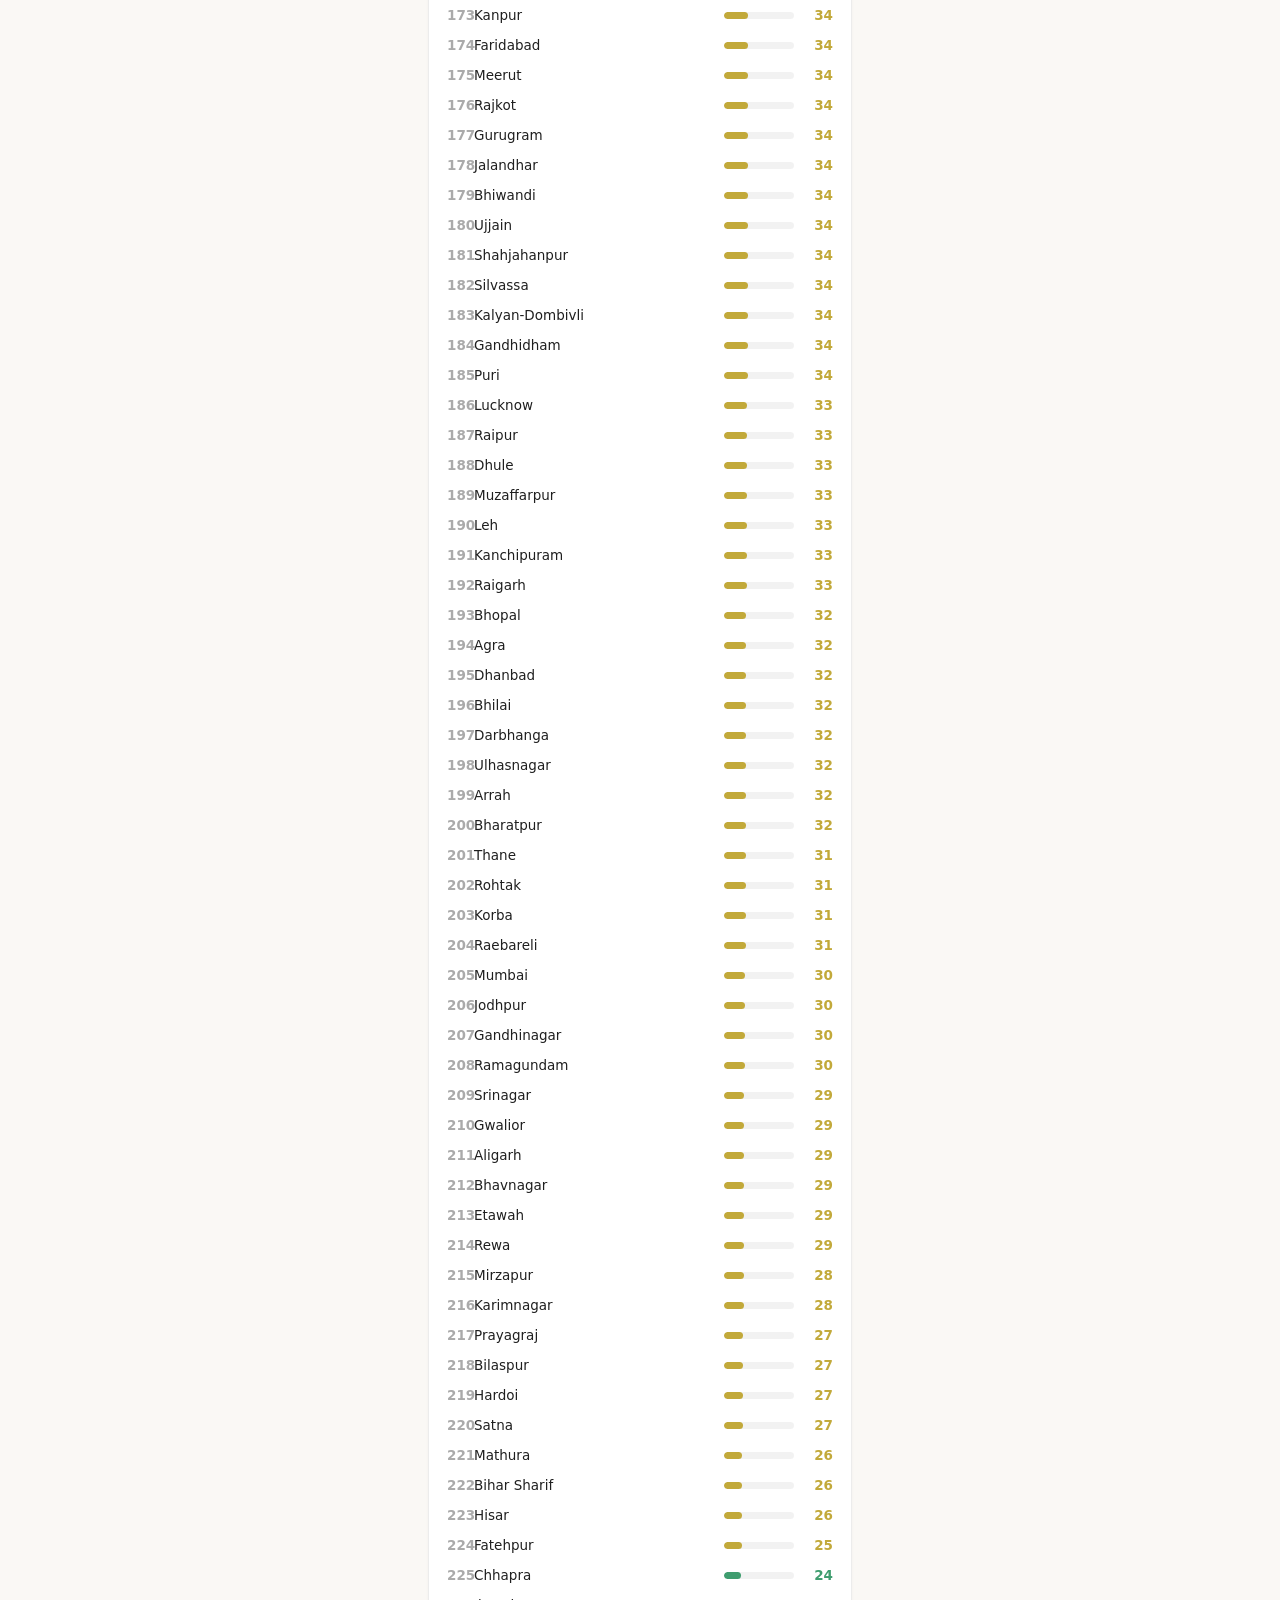
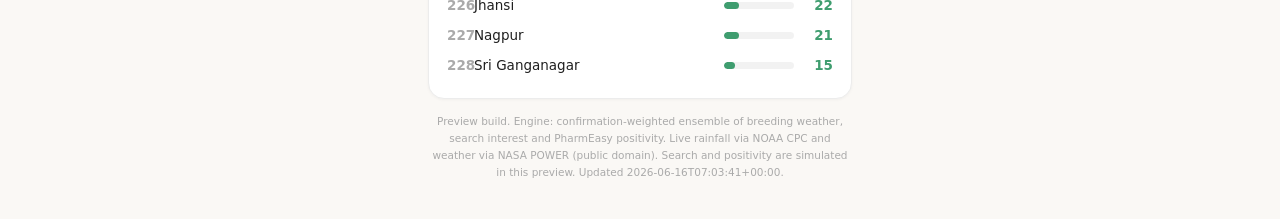
==== commit ddf4bd57: "feat: switch rain source NASA POWER -> NOAA CPC (gauge-based, public domain) NASA POWER over-reads p" ====
--- a/index.html
+++ b/index.html
@@ -338,7 +338,7 @@
 
   function footer() {
     var updated = DATA.generated_at ? " Updated " + esc(DATA.generated_at) + "." : "";
-    return '<footer class="footer">Preview build. Engine: confirmation-weighted ensemble of breeding weather, search interest and PharmEasy positivity. Live weather via NASA POWER (public domain). Search and positivity are simulated in this preview.' + updated + '</footer>';
+    return '<footer class="footer">Preview build. Engine: confirmation-weighted ensemble of breeding weather, search interest and PharmEasy positivity. Live rainfall via NOAA CPC and weather via NASA POWER (public domain). Search and positivity are simulated in this preview.' + updated + '</footer>';
   }
 
   // ---- small helpers --------------------------------------------------------
